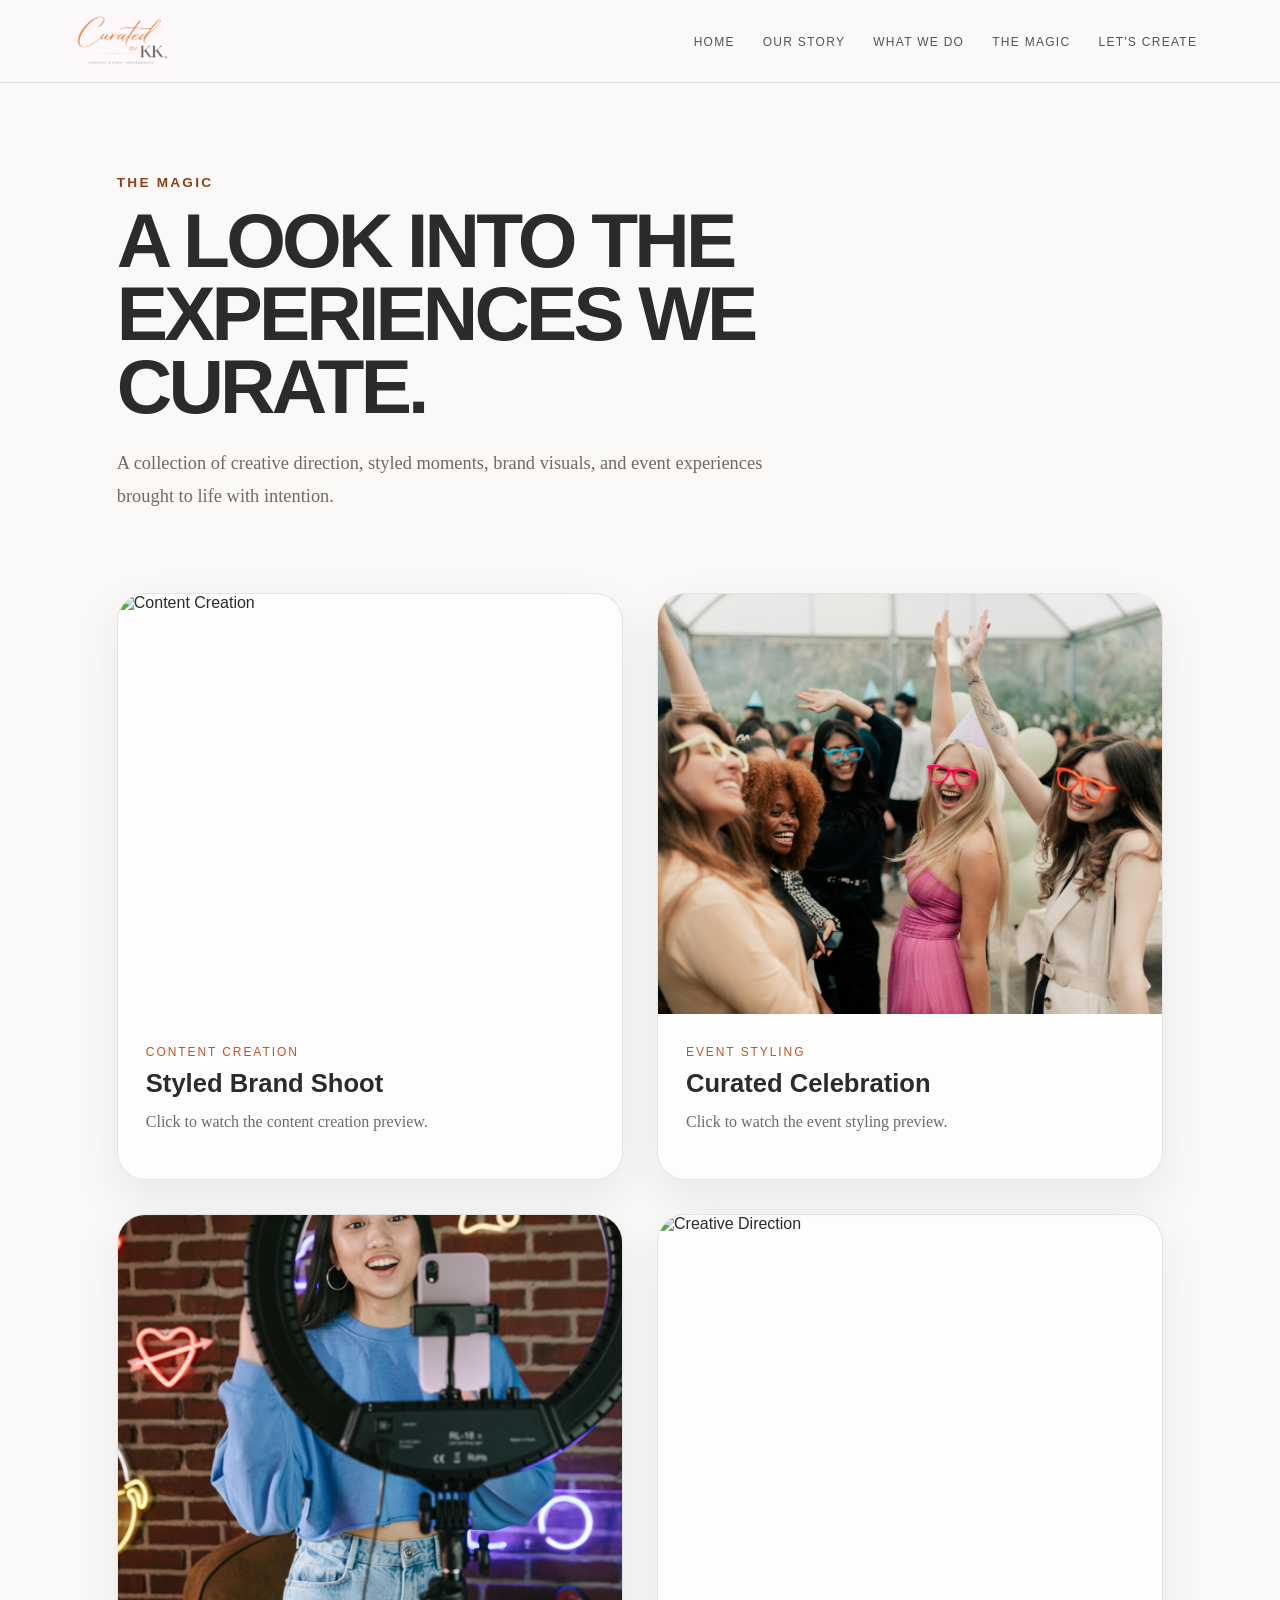
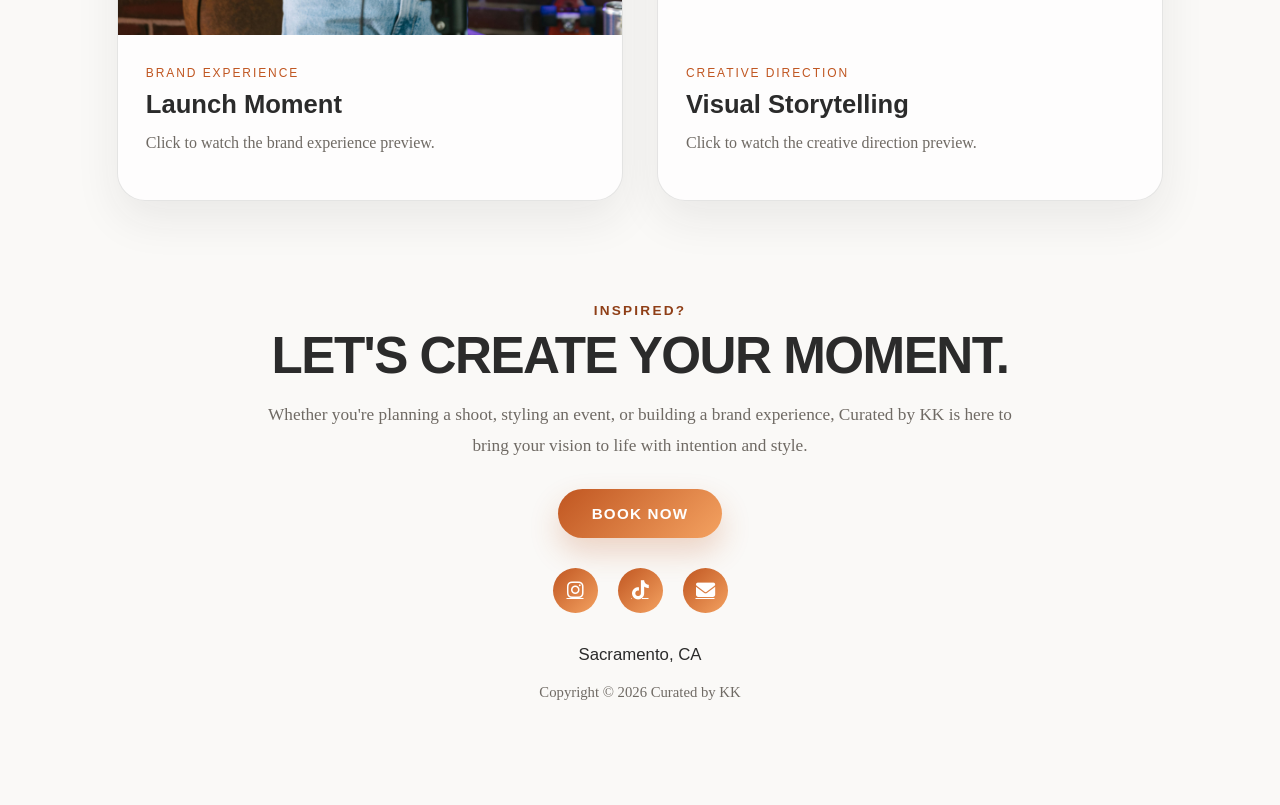
==== portfolio.html @ c8969c3e "Add files via upload" ====
<!DOCTYPE html>
<html lang="en">
<head>
    <meta charset="UTF-8">
    <meta name="viewport" content="width=device-width, initial-scale=1.0">
    <title>Curated by KK :: The Magic</title>
    <meta name="description" content="Curated by KK is a Sacramento-based creative content and event management brand specializing in content creation, event styling, brand experiences, and creative direction.">

    <link rel="stylesheet" href="curated.css">
    <link rel="stylesheet" href="https://cdnjs.cloudflare.com/ajax/libs/font-awesome/6.5.0/css/all.min.css">
</head>

<body>
    <header>
        <img src="logo.png" alt="Curated by KK Logo" class="logo" width="150" height="50">

        <nav>
            <ul>
                <li><a href="index.html">Home</a></li>
                <li><a href="aboutus.html">Our Story</a></li>
                <li><a href="services.html">What We Do</a></li>
                <li><a href="portfolio.html">The Magic</a></li>
                <li><a href="contact.html">Let's Create</a></li>
            </ul>
        </nav>
    </header>

    <main class="portfolio-page">
        <section class="portfolio-hero">
            <span class="section-label">The Magic</span>
            <h1>A LOOK INTO THE EXPERIENCES WE CURATE.</h1>
            <p>
                A collection of creative direction, styled moments, brand visuals,
                and event experiences brought to life with intention.
            </p>
        </section>

        <section class="video-portfolio-grid">
            <article class="video-card" onclick="openVideo('content-video')">
                <img src="portfolio1.png" alt="Content Creation">
                <div>
                    <span>Content Creation</span>
                    <h2>Styled Brand Shoot</h2>
                    <p>Click to watch the content creation preview.</p>
                </div>
            </article>

            <article class="video-card" onclick="openVideo('event-video')">
                <img src="portfolio2.jpg" alt="Event Styling">
                <div>
                    <span>Event Styling</span>
                    <h2>Curated Celebration</h2>
                    <p>Click to watch the event styling preview.</p>
                </div>
            </article>

            <article class="video-card" onclick="openVideo('brand-video')">
                <img src="portfolio3.jpg" alt="Brand Experience">
                <div>
                    <span>Brand Experience</span>
                    <h2>Launch Moment</h2>
                    <p>Click to watch the brand experience preview.</p>
                </div>
            </article>

            <article class="video-card" onclick="openVideo('creative-video')">
                <img src="portfolio4.png" alt="Creative Direction">
                <div>
                    <span>Creative Direction</span>
                    <h2>Visual Storytelling</h2>
                    <p>Click to watch the creative direction preview.</p>
                </div>
            </article>
        </section>

        <div id="content-video" class="video-popup">
            <div class="video-box">
                <button onclick="closeVideo('content-video')" class="close-video">&times;</button>
                <video controls>
                    <source src="content-creation.mp4" type="video/mp4">
                </video>
            </div>
        </div>

        <div id="event-video" class="video-popup">
            <div class="video-box">
                <button onclick="closeVideo('event-video')" class="close-video">&times;</button>
                <video controls>
                    <source src="event-styling.mp4" type="video/mp4">
                </video>
            </div>
        </div>

        <div id="brand-video" class="video-popup">
            <div class="video-box">
                <button onclick="closeVideo('brand-video')" class="close-video">&times;</button>
                <video controls>
                    <source src="brand-experience.mp4" type="video/mp4">
                </video>
            </div>
        </div>

        <div id="creative-video" class="video-popup">
            <div class="video-box">
                <button onclick="closeVideo('creative-video')" class="close-video">&times;</button>
                <video controls>
                    <source src="creative-direction.mp4" type="video/mp4">
                </video>
            </div>
        </div>

        <script>
            function openVideo(id) {
                document.getElementById(id).style.display = "flex";
            }

            function closeVideo(id) {
                const popup = document.getElementById(id);
                const video = popup.querySelector("video");

            popup.style.display = "none";
            video.pause();
            video.currentTime = 0;
            }
        </script>
        <section class="cta-section">
            <span class="section-label">Inspired?</span>
            <h2>LET'S CREATE YOUR MOMENT.</h2>
            <p>
                Whether you're planning a shoot, styling an event, or 
                building a brand experience, Curated by KK is here to 
                bring your vision to life with intention and style.
            </p>
            <a href="contact.html" class="cta-button">BOOK NOW</a>
        </section>
        <footer class="footer">
            <div class="contact-grid">
                <div class="contact-item">
                    <a href="https://instagram.com/curated.bykk" target="_blank">
                        <i class="fab fa-instagram"></i>
                    </a>
                </div>

                <div class="contact-item">
                    <a href="https://tiktok.com/@curatedbykk" target="_blank">
                        <i class="fab fa-tiktok"></i>
                    </a>
                </div>

                <div class="contact-item">
                    <a href="mailto:kaykay@curatedbykk.com">
                        <i class="fas fa-envelope"></i>
                    </a>
                </div>
            </div>

            <p class="location">Sacramento, CA</p>
            <p class="copyright">Copyright © 2026 Curated by KK</p>
        </footer>
    </main>
</body>
</html>
---- curated.css ----
:root {
    --bg: #faf9f7;
    --text: #2B2B2B;
    --muted: #6F6A64;
    --accent-dark: #C05621;
    --accent-light: #F4A261;
    --white: #FFFFFF;
    --border: rgba(43,43,43,0.12);
    --shadow: 0 18px 45px rgba(43,43,43,0.08);
    --radius: 24px;
}
header {
    display:flex;
    justify-content: space-between;
    align-items: center;
    padding: 16px 6%;
    background: rgba(250, 249, 247, 0.95);
    position: sticky;
    top: 0;
    z-index: 10;
    border-bottom: 1px solid var(--border);
}
.logo {
    height: 50px;
    width: auto;
}
nav {
    margin-left: auto;
}
nav ul {
    list-style: none;
    display: flex;
    gap: 16px;
    margin: 0;
    padding: 0;
}
nav a {
    color: var(--text);
    text-decoration: none;
    font-family: 'Poppins', sans-serif;
    font-size: 0.75rem;
    letter-spacing: 0.08rem;
    text-transform: uppercase;
    transition: color 0.3s ease;
    padding: 4px 6px;
    opacity: 0.8;
}
nav a:hover {
    color: var(--accent-dark);
    opacity: 1;
}
.hero {
    position: relative;
    height: 60vh;
    overflow: hidden;
}
.hero-video {
    width: 100%;
    height: 100%;
    object-fit: cover;
}
.hero-text {
    display: flex;
    align-items: center;
    justify-content: space-between;
    gap: 4rem;
    max-width: 1200px;
    width: 85%;
    margin: 0 auto;
    position: absolute;
    top: 50%;
    left: 50%;
    transform: translate(-50%, -50%);
    z-index: 2;
}
.hero::after {
    content: "";
    position: absolute;
    inset: 0;
    background: rgba(0, 0, 0, 0.35);
}
.title-block {
    display: inline-flex;
    flex-direction: column;
    align-items: flex-end;
}
.title-block h1 {
    font-family: 'Poppins', sans-serif;
    font-size: 6rem;
    font-weight: 700;
    letter-spacing: 4px;
    margin: 0;
    line-height: 0.9;
    background: linear-gradient(90deg, var(--accent-dark), var(--accent-light));
    -webkit-background-clip: text;
    -webkit-text-fill-color: transparent;
    text-shadow: 2px 2px 10px rgba(0,0,0,0.4);
}
.title-block h2 {
    font-family: 'Montserrat', sans-serif;
    font-size: 3rem;
    letter-spacing: 2px;
    color: #faf9f7;
    margin: 0;
    line-height: 1;
    margin-top: 1px;
    align-self: flex-end;
    text-shadow: 1px 1px 6px rgba(0,0,0,0.5);
}
.hero-text p {
    font-family: 'Montserrat', sans-serif;
    font-size: 1.5rem;
    letter-spacing: 1.5px;
    max-width: 500px;
    margin: 0;
    color: white;
    line-height: 1.5;
    text-shadow: 1px 1px 6px rgba(0,0,0,0.5);
}
h1, h2, h3, p {
    margin-top: 0;
} 
p {
    font-family: 'Montserrat, san-serif';
    font-size: 1rem;
    line-height: 1.7;
    color: var(--text);
}
main {
    width: 100%;
}
* {
    box-sizing: border-box;
}
body {
    margin: 0;
    background-color: #faf9f7;
    color: var(--text);
    font-family: 'Montserrat', sans-serif;
}
img {
    max-width: 100%;
    display: block;
}
.page {
    max-width: 1280px;
    margin: 0 auto;
    padding: 64px 32px 40px;
}
.intro-section {
    max-width: 900px;
    margin: 0 auto 100px;
    text-align: center;
}

.intro-section h2 {
    font-family: 'Poppins', sans-serif;
    font-size: clamp(2.2rem, 5vw, 4.5rem);
    line-height: 0.95;
    letter-spacing: -0.04em;
    margin-bottom: 24px;
    color: var(--text);
}

.intro-section p {
    max-width: 760px;
    margin: 0 auto;
    font-size: 1.12rem;
    line-height: 1.8;
    color: var(--muted);
}
.section-label {
    display: inline-block;
    margin-bottom: 14px;
    font-size: 0.85rem;
    font-weight: 600;
    letter-spacing: 0.14rem;
    text-transform: uppercase;
    color: #8F3F17;
}
.services-section {
    display: grid;
    grid-template-columns: 1fr 1.1fr;
    gap: 72px;
    align-items: center;
    margin-bottom: 100px;
}
.services-copy h2, .cta-section h2 {
    margin: 0 0 18px;
    font-family: 'Poppins', sans-serif;
    font-size: clamp(2.2rem, 4vw, 4.4rem);
    line-height: 0.95;
    letter-spacing: -0.03em;
    color: var(--text);
}
.mission {
    max-width: 540px;
    margin: 0 0 32px;
    font-size: 1.08rem;
    line-height: 1.8;
    color: var(--muted);
}
.service-list {
    background: none;
    border: none;
    box-shadow: none;
    padding: 0;
    display: grid;
    gap: 20px;
}
.service-list ul {
    list-style: none;
    margin: 0;
    padding: 0;
}
.service-list li {
    margin-bottom: 6px;
    font-size: 1.1rem;
    letter-spacing: 0.05em;
    padding-bottom: 20px;
    border-bottom: 1px solid rgba(0, 0, 0, 0.08);
}
.service-list li:last-child {
    border-bottom: 0;
}
.service-list h3 {
    margin-bottom: 6px;
    font-size: 1.1rem;
    letter-spacing: 0.05em;
}
.service-list p {
    margin: 0;
    line-height: 1.6;
    color: var(--muted);
}
.services-visual {
    display: flex;
    justify-content: center;
}
.image-frame {
    position: relative;
    width: 100%;
    max-width: 560px;
    overflow: hidden;
    border-radius: 30px;
    box-shadow: var(--shadow);
    background: #eee;
}
.image-frame img {
    width: 100%;
    height: 680px;
    object-fit: cover;
    transition: transform 0.5s ease;
    position: relative;
    z-index: 1;
}
.image-frame:hover img {
    transform: scale(1.04);
}
.image-overlay-text {
    position: absolute;
    left: 0;
    top: 50%;
    width: 100%;
    transform: translateY(-50%);
    display: flex;
    justify-content: center;
    text-align: center;
    padding: 20px;
    background: linear-gradient(
    to right, 
    rgba(250,249,247,0),
    rgba(250,249,247,0.9),
    rgba(250,249,247,0)
    );
    z-index: 2;
    font-family: 'Poppins', sans-serif;
    font-size: clamp(2rem, 4vw, 4rem);
    font-weight: 800;
}
.cta-section {
    text-align: center;
    padding: 80px 20p 90px;
}
.cta-section p {
    max-width: 760px;
    margin: 0 auto 28px;
    font-size: 1.08rem;
    line-height: 1.8;
    color: var(--muted);
}
.cta-button {
    display: inline-block;
    padding: 16px 34px;
    border-radius: 999px;
    text-decoration: none;
    font-family: 'Poppins', sans-serif;
    font-weight: 700;
    letter-spacing: 0.08em;
    font-size: 0.95rem;
    color: var(--white);
    background: linear-gradient(135deg, var(--accent-dark), var(--accent-light));
    box-shadow: 0 14px 30px rgba(192,86,33,0.24);
    transition: transform 0.2s ease, box-shadow 0.2s ease;
}
.cta-button:hover {
    transform: translateY(-2px);
    box-shadow: 0 18px 34px rgba(192,86,33,0.3);
}
.footer {
    padding: 30px 0 10px;
    text-align: center;
}
.contact-grid {
    display: flex;
    justify-content: center;
    gap: 20px;
    flex-wrap: wrap;
    margin-bottom: 28px;
}
.contact-item {
    background: none;
    border: none;
    box-shadow: none;
    padding: 0;
}
.contact-item a {
    display: inline-flex;
    align-items: center;
    justify-content: center;
    width: 45px;
    height: 45px;
    border-radius: 50%;

    background: linear-gradient(135deg, var(--accent-dark), var(--accent-light));
    color: white;

    font-size: 1.2rem;

    transition: transform 0.3s ease, box-shadow 0.3s ease;
}

.contact-item a:hover {
    transform: translateY(-3px);
    box-shadow: 0 10px 20px rgba(0,0,0,0.15);
}
.contact-icon {
    display: inline-flex;
    align-items: center;
    justify-content: center;
    width: 28px;
    height: 28px;
    border-radius: 50%;
    background: linear-gradient(135deg, var(--accent-dark), var(--accent-light));
    color: var(--white);
    font-size: 0.9rem;
}
.location {
    margin: 8px 0 10px;
    font-family: 'Poppins', sans-serif;
    font-size: 1.05rem;
    color: var(--text);
}
.copyright {
    margin: 0;
    font-size: 0.92rem;
    color: var(--muted);
}

.about-page {
    max-width: 1200px;
    margin: 0 auto;
    padding: 90px 6%;
}

.about-hero {
    text-align: center;
    max-width: 850px;
    margin: 0 auto 90px;
}

.about-hero h1 {
    font-family: 'Poppins', sans-serif;
    font-size: clamp(2.5rem, 6vw, 5rem);
    line-height: 0.95;
    letter-spacing: -0.04em;
    margin-bottom: 24px;
    color: var(--text);
}

.about-hero p {
    max-width: 700px;
    margin: 0 auto;
    font-size: 1.15rem;
    line-height: 1.8;
    color: var(--muted);
}

.about-section {
    display: grid;
    grid-template-columns: 1fr 1fr;
    gap: 70px;
    align-items: center;
    margin-bottom: 100px;
}

.about-image img {
    width: 100%;
    height: 620px;
    object-fit: cover;
    border-radius: 30px;
    box-shadow: var(--shadow);
}

.about-copy h2,
.values-section h2 {
    font-family: 'Poppins', sans-serif;
    font-size: clamp(2rem, 4vw, 3.5rem);
    line-height: 1;
    margin-bottom: 24px;
    color: var(--text);
}

.about-copy p {
    margin-bottom: 22px;
    line-height: 1.8;
    color: var(--muted);
}

.values-section {
    text-align: center;
}

.values-list {
    display: grid;
    grid-template-columns: repeat(3, 1fr);
    gap: 36px;
    margin-top: 40px;
}

.values-list div {
    padding: 30px;
    border-radius: 24px;
    background: rgba(255,255,255,0.65);
    border: 1px solid var(--border);
}

.values-list h3 {
    font-family: 'Poppins', sans-serif;
    margin-bottom: 12px;
    color: var(--accent-dark);
}

.values-list p {
    margin: 0;
    color: var(--muted);
    line-height: 1.7;
}


.services-page {
    max-width: 1200px;
    margin: 0 auto;
    padding: 90px 6%;
}

.services-hero {
    max-width: 900px;
    margin-bottom: 90px;
}

.services-hero h1 {
    font-family: 'Poppins', sans-serif;
    font-size: clamp(2.7rem, 6vw, 5.4rem);
    line-height: 0.95;
    letter-spacing: -0.05em;
    margin-bottom: 26px;
    color: var(--text);
}

.services-hero p {
    max-width: 720px;
    margin: 0;
    font-size: 1.15rem;
    line-height: 1.8;
    color: var(--muted);
}

.services-table-section {
    margin-bottom: 110px;
}

.services-table {
    width: 100%;
    border-collapse: collapse;
}

.services-table thead {
    display: none;
}

.services-table,
.services-table tbody,
.services-table tr,
.services-table td {
    display: block;
}

.services-table tr {
    display: grid;
    grid-template-columns: 90px 1fr;
    gap: 20px;
    padding: 24px 0;
    border-top: 1px solid var(--border);
}

.services-table tr:last-child {
    border-bottom: 1px solid var(--border);
}

.services-table td {
    padding: 0;
    border: none;
    color: var(--muted);
    line-height: 1.5;
}

.services-table td:first-child {
    font-family: 'Poppins', sans-serif;
    font-size: 0.85rem;
    letter-spacing: 0.16em;
    color: var(--accent-dark);
    grid-row: 1 / span 3;
}

.services-table td:nth-child(2) {
    font-family: 'Poppins', sans-serif;
    font-size: clamp(1.8rem, 3vw, 3rem);
    font-weight: 700;
    margin-bottom: 6px;
    color: var(--text);
    line-height: 1;
}

.services-table td:nth-child(3) {
    max-width: 760px;
    margin: 0;
    line-height: 1.8;
    color: var(--muted);
}

.services-table td:nth-child(4) {
    grid-column: 2;
}

.services-table ul {
    margin: 12px 0 0;
    padding-left: 20px;
    color: var(--muted);
    font-family: 'Montserrat', sans-serif;
    line-height: 1.8;
}

.services-table li {
    margin-bottom: 4px;
}


.process-section {
    text-align: center;
    margin-bottom: 90px;
}

.process-section h2 {
    font-family: 'Poppins', sans-serif;
    font-size: clamp(2rem, 4vw, 4rem);
    line-height: 1;
    margin-bottom: 40px;
}

.process-grid {
    display: grid;
    grid-template-columns: repeat(3, 1fr);
    gap: 28px;
}

.process-grid div {
    padding: 30px;
    border-radius: 24px;
    background: rgba(255,255,255,0.65);
    border: 1px solid var(--border);
}

.process-grid h3 {
    font-family: 'Poppins', sans-serif;
    margin-bottom: 12px;
    color: var(--accent-dark);
}

.process-grid p {
    margin: 0;
    line-height: 1.7;
    color: var(--muted);
}


.portfolio-page {
    max-width: 1200px;
    margin: 0 auto;
    padding: 90px 6%;
}

.portfolio-hero {
    max-width: 850px;
    margin-bottom: 80px;
}

.portfolio-hero h1 {
    font-family: 'Poppins', sans-serif;
    font-size: clamp(2.7rem, 6vw, 5.2rem);
    line-height: 0.95;
    letter-spacing: -0.05em;
    margin-bottom: 24px;
    color: var(--text);
}

.portfolio-hero p {
    max-width: 700px;
    margin: 0;
    font-size: 1.15rem;
    line-height: 1.8;
    color: var(--muted);
}

.portfolio-grid {
    display: grid;
    grid-template-columns: repeat(2, 1fr);
    gap: 34px;
    margin-bottom: 100px;
}

.portfolio-card {
    overflow: hidden;
    border-radius: 28px;
    background: rgba(255,255,255,0.7);
    border: 1px solid var(--border);
    box-shadow: var(--shadow);
}

.portfolio-card img {
    width: 100%;
    height: 430px;
    object-fit: cover;
    transition: transform 0.5s ease;
}

.portfolio-card:hover img {
    transform: scale(1.04);
}

.portfolio-card div {
    padding: 28px;
}

.portfolio-card span {
    display: inline-block;
    margin-bottom: 10px;
    font-family: 'Poppins', sans-serif;
    font-size: 0.75rem;
    letter-spacing: 0.16em;
    text-transform: uppercase;
    color: var(--accent-dark);
}

.portfolio-card h2 {
    font-family: 'Poppins', sans-serif;
    font-size: 1.6rem;
    margin-bottom: 10px;
    color: var(--text);
}

.portfolio-card p {
    margin: 0;
    line-height: 1.7;
    color: var(--muted);
}


.contact-page {
    max-width: 1200px;
    margin: 0 auto;
    padding: 90px 6%;
}

.contact-hero {
    max-width: 850px;
    margin-bottom: 70px;
}

.contact-hero h1 {
    font-family: 'Poppins', sans-serif;
    font-size: clamp(2.6rem, 6vw, 5rem);
    line-height: 0.95;
    letter-spacing: -0.05em;
    margin-bottom: 24px;
    color: var(--text);
}

.contact-hero p {
    max-width: 700px;
    font-size: 1.15rem;
    line-height: 1.8;
    color: var(--muted);
}

.contact-section {
    display: grid;
    grid-template-columns: 1fr 1.3fr;
    gap: 60px;
    align-items: start;
}

.contact-info h2 {
    font-family: 'Poppins', sans-serif;
    font-size: 2.2rem;
    margin-bottom: 18px;
    color: var(--text);
}

.contact-info p {
    color: var(--muted);
    line-height: 1.8;
}

.booking-form {
    display: grid;
    gap: 16px;
    padding: 36px;
    border-radius: 28px;
    background: #FFFFFFB3;
    border: 1px solid var(--border);
    box-shadow: var(--shadow);
}

.booking-form label {
    font-family: 'Poppins', sans-serif;
    font-size: 0.85rem;
    font-weight: 600;
    letter-spacing: 0.08em;
    text-transform: uppercase;
    color: var(--text);
}

.booking-form input,
.booking-form select,
.booking-form textarea {
    width: 100%;
    padding: 14px 16px;
    border: 1px solid var(--border);
    border-radius: 14px;
    font-family: 'Montserrat', sans-serif;
    font-size: 1rem;
    color: var(--text);
    background-color: #FAF9F7;
}

.booking-form textarea {
    resize: vertical;
}

.booking-form button {
    border: none;
    cursor: pointer;
    margin-top: 12px;
}

.video-portfolio-grid {
    display: grid;
    grid-template-columns: repeat(2, 1fr);
    gap: 34px;
    margin-bottom: 100px;
}

.video-card {
    overflow: hidden;
    border-radius: 28px;
    background: #FFFFFFB3;
    border: 1px solid var(--border);
    box-shadow: var(--shadow);
    cursor: pointer;
    transition: transform 0.3s ease;
}

.video-card:hover {
    transform: translateY(-6px);
}

.video-card img {
    width: 100%;
    height: 420px;
    object-fit: cover;
}

.video-card div {
    padding: 28px;
}

.video-card span {
    display: inline-block;
    margin-bottom: 10px;
    font-family: 'Poppins', sans-serif;
    font-size: 0.75rem;
    letter-spacing: 0.16em;
    text-transform: uppercase;
    color: var(--accent-dark);
}

.video-card h2 {
    font-family: 'Poppins', sans-serif;
    font-size: 1.6rem;
    margin-bottom: 10px;
    color: var(--text);
}

.video-card p {
    color: var(--muted);
}

.video-popup {
    display: none;
    position: fixed;
    inset: 0;
    background: #000000CC;
    z-index: 999;
    justify-content: center;
    align-items: center;
    padding: 24px;
}

.video-box {
    position: relative;
    width: 90%;
    max-width: 900px;
}

.video-box video {
    width: 100%;
    border-radius: 24px;
    box-shadow: 0 20px 50px #00000080;
}

.close-video {
    position: absolute;
    top: -48px;
    right: 0;
    border: none;
    background: none;
    color: #FFFFFF;
    font-size: 2.5rem;
    cursor: pointer;
}

@media (max-width: 760px) {
    .video-portfolio-grid {
        grid-template-columns: 1fr;
    }

    .video-card img {
        height: 340px;
    }
}

@media (max-width: 800px) {
    .contact-section {
        grid-template-columns: 1fr;
    }

    .booking-form {
        padding: 28px;
    }
}
@media (max-width: 760px) {
    .portfolio-grid {
        grid-template-columns: 1fr;
    }

    .portfolio-card img {
        height: 340px;
    }
}

@media (max-width: 760px) {
    .service-detail {
        grid-template-columns: 1fr;
        gap: 12px;
    }

    .process-grid {
        grid-template-columns: 1fr;
    }
}
@media (max-width: 800px) {
    .about-section,
    .values-list {
        grid-template-columns: 1fr;
    }

    .about-image img {
        height: 420px;
    }
}
@media (max-width: 980px) {
    .services-section {
        grid-template-columns: 1fr;
        gap: 40px;
    }
    .services-copy {
        order: 2;
    }
    .services-visual {
        order: 1;
    }
    .image-frame img {
        height:  500px;
    }
    .services-copy, .mission, .service-card {
        max-width: 100%;
    }
}
@media (max-width: 640px) {
    .page {
        padding: 40px 20px 28px;
    }
    .image-frame img {
        height: 380px;
    }
    .image-overlay-text {
        font-size: 2rem;
        padding: 10px 16px;
    }
    .contact-grid {
        flex-wrap: nowrap;
        justify-content: center;
        gap: 6px;
    }
    .contact-item {
        width: 100%;
        justify-content: center;
    }
     .contact-item a {
        width: 40px;
        height: 40px;
        font-size: 1rem;
    }
    .hero {
        height: 75px;
    }
    .hero-text {
        flex-direction: column;
        text-align: center;
        gap: 2rem;
    }
    .title-block {
        align-items: center;
    }
    .title-block h1 {
        font-size: 3.5rem;
    }
    .title-block h2 {
        font-size: 2rem;
        align-self: center;
    }
    .hero-text p {
        font-size: 1rem;
    }
}
@media (max-width: 760px) {
    .services-table tr {
        grid-template-columns: 1fr;
        gap: 12px;
    }

    .services-table td:first-child,
    .services-table td:nth-child(4) {
        grid-column: 1;
    }
}
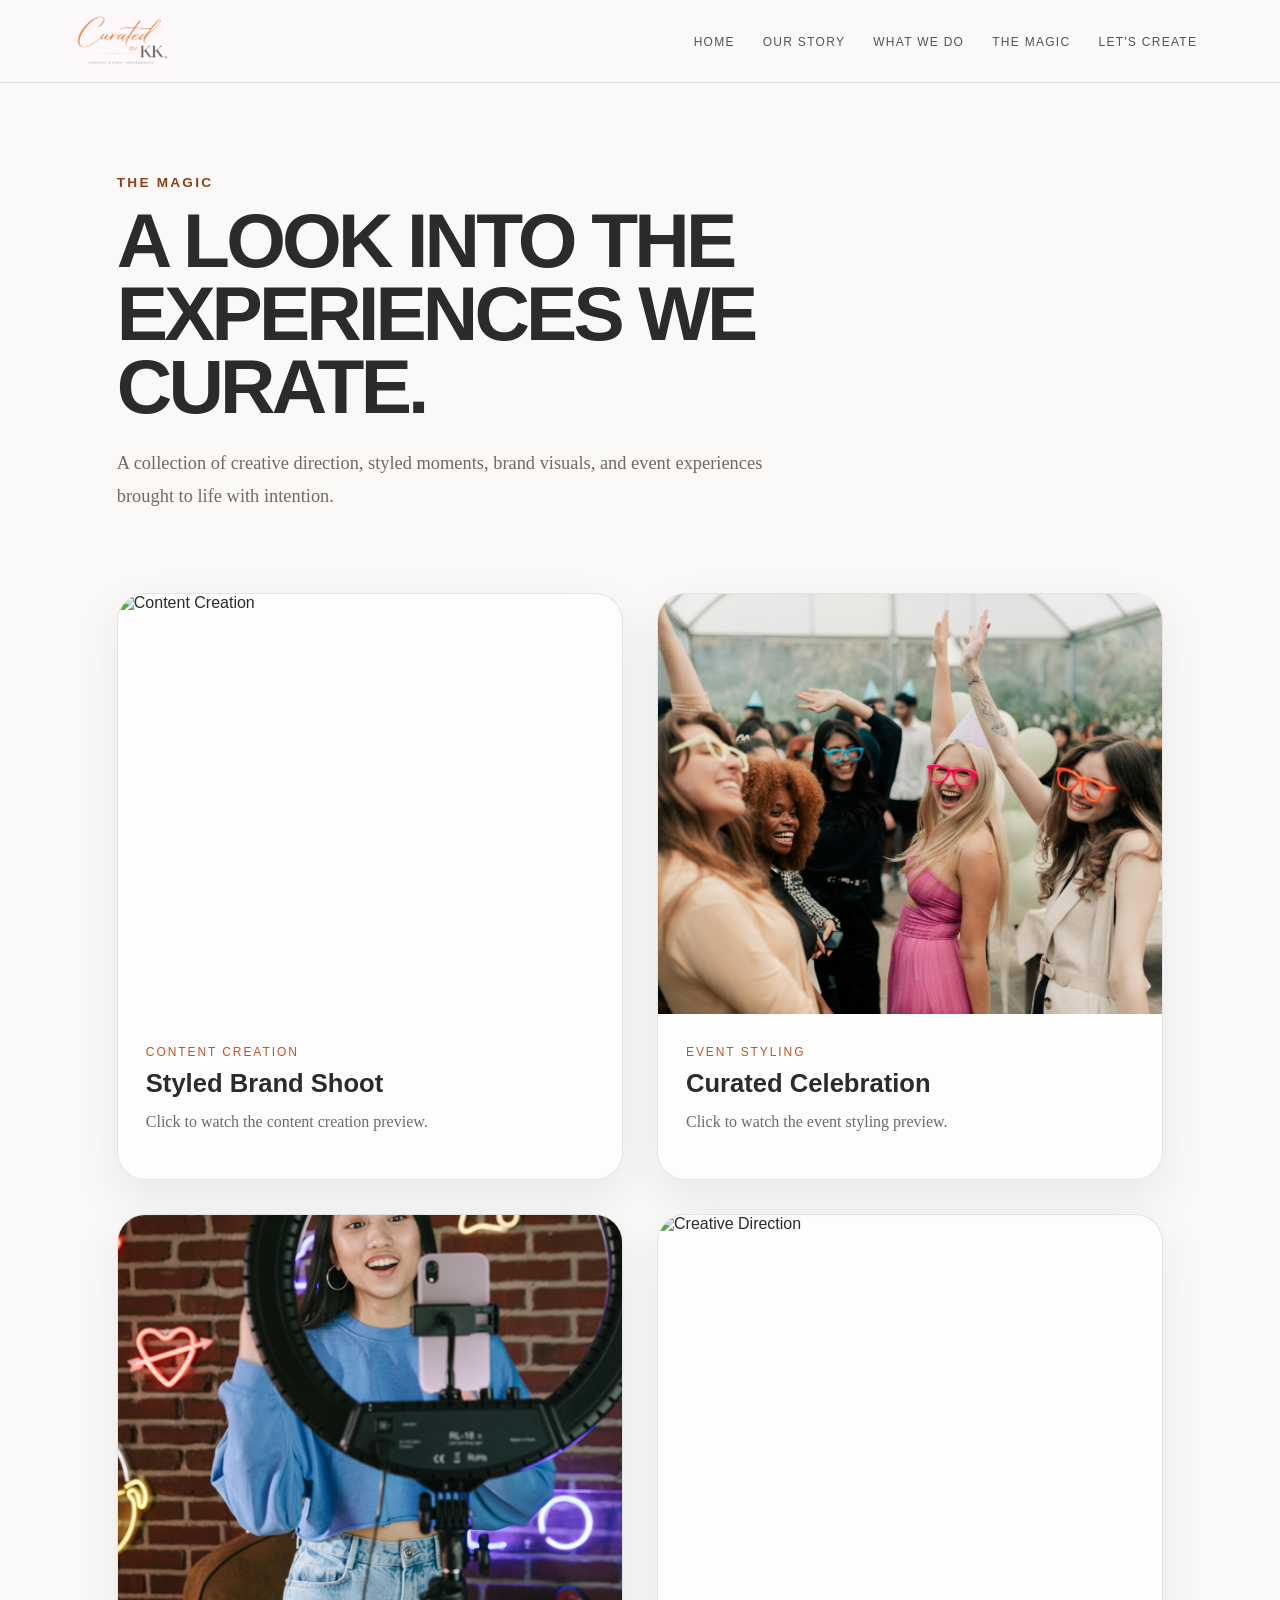
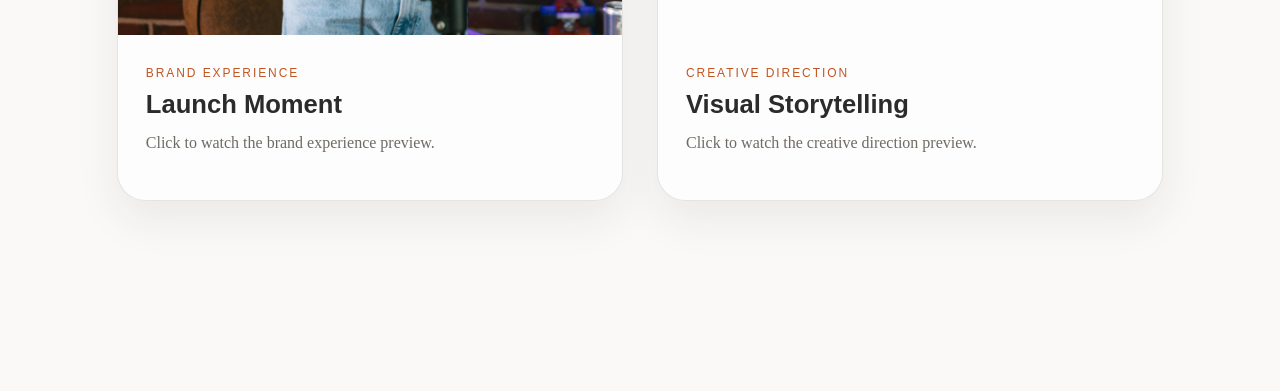
==== commit fb9674ce: "Update portfolio.html" ====
--- a/portfolio.html
+++ b/portfolio.html
@@ -77,7 +77,7 @@
             <div class="video-box">
                 <button onclick="closeVideo('content-video')" class="close-video">&times;</button>
                 <video controls>
-                    <source src="content-creation.mp4" type="video/mp4">
+                   <iframe src="https://player.vimeo.com/video/1188578043?title=0&amp;byline=0&amp;portrait=0&amp;badge=0&amp;autopause=0&amp;player_id=0&amp;app_id=58479" frameborder="0" allow="autoplay; fullscreen; picture-in-picture; clipboard-write; encrypted-media; web-share" referrerpolicy="strict-origin-when-cross-origin" style="position:absolute;top:0;left:0;width:100%;height:100%;" title="content-creation"></div><script src="https://player.vimeo.com/api/player.js"></script>
                 </video>
             </div>
         </div>
@@ -86,7 +86,7 @@
             <div class="video-box">
                 <button onclick="closeVideo('event-video')" class="close-video">&times;</button>
                 <video controls>
-                    <source src="event-styling.mp4" type="video/mp4">
+                    <source src="https://vimeo.com/1188578047?fl=tl&fe=ec" type="video/mp4">
                 </video>
             </div>
         </div>
@@ -95,7 +95,7 @@
             <div class="video-box">
                 <button onclick="closeVideo('brand-video')" class="close-video">&times;</button>
                 <video controls>
-                    <source src="brand-experience.mp4" type="video/mp4">
+                    <source src="https://vimeo.com/1188578041?fl=pl&fe=sh" type="video/mp4">
                 </video>
             </div>
         </div>
@@ -104,7 +104,7 @@
             <div class="video-box">
                 <button onclick="closeVideo('creative-video')" class="close-video">&times;</button>
                 <video controls>
-                    <source src="creative-direction.mp4" type="video/mp4">
+                    <source src="https://vimeo.com/1188578046?fl=tl&fe=ec" type="video/mp4">
                 </video>
             </div>
         </div>
@@ -159,4 +159,4 @@
         </footer>
     </main>
 </body>
-</html>+</html>
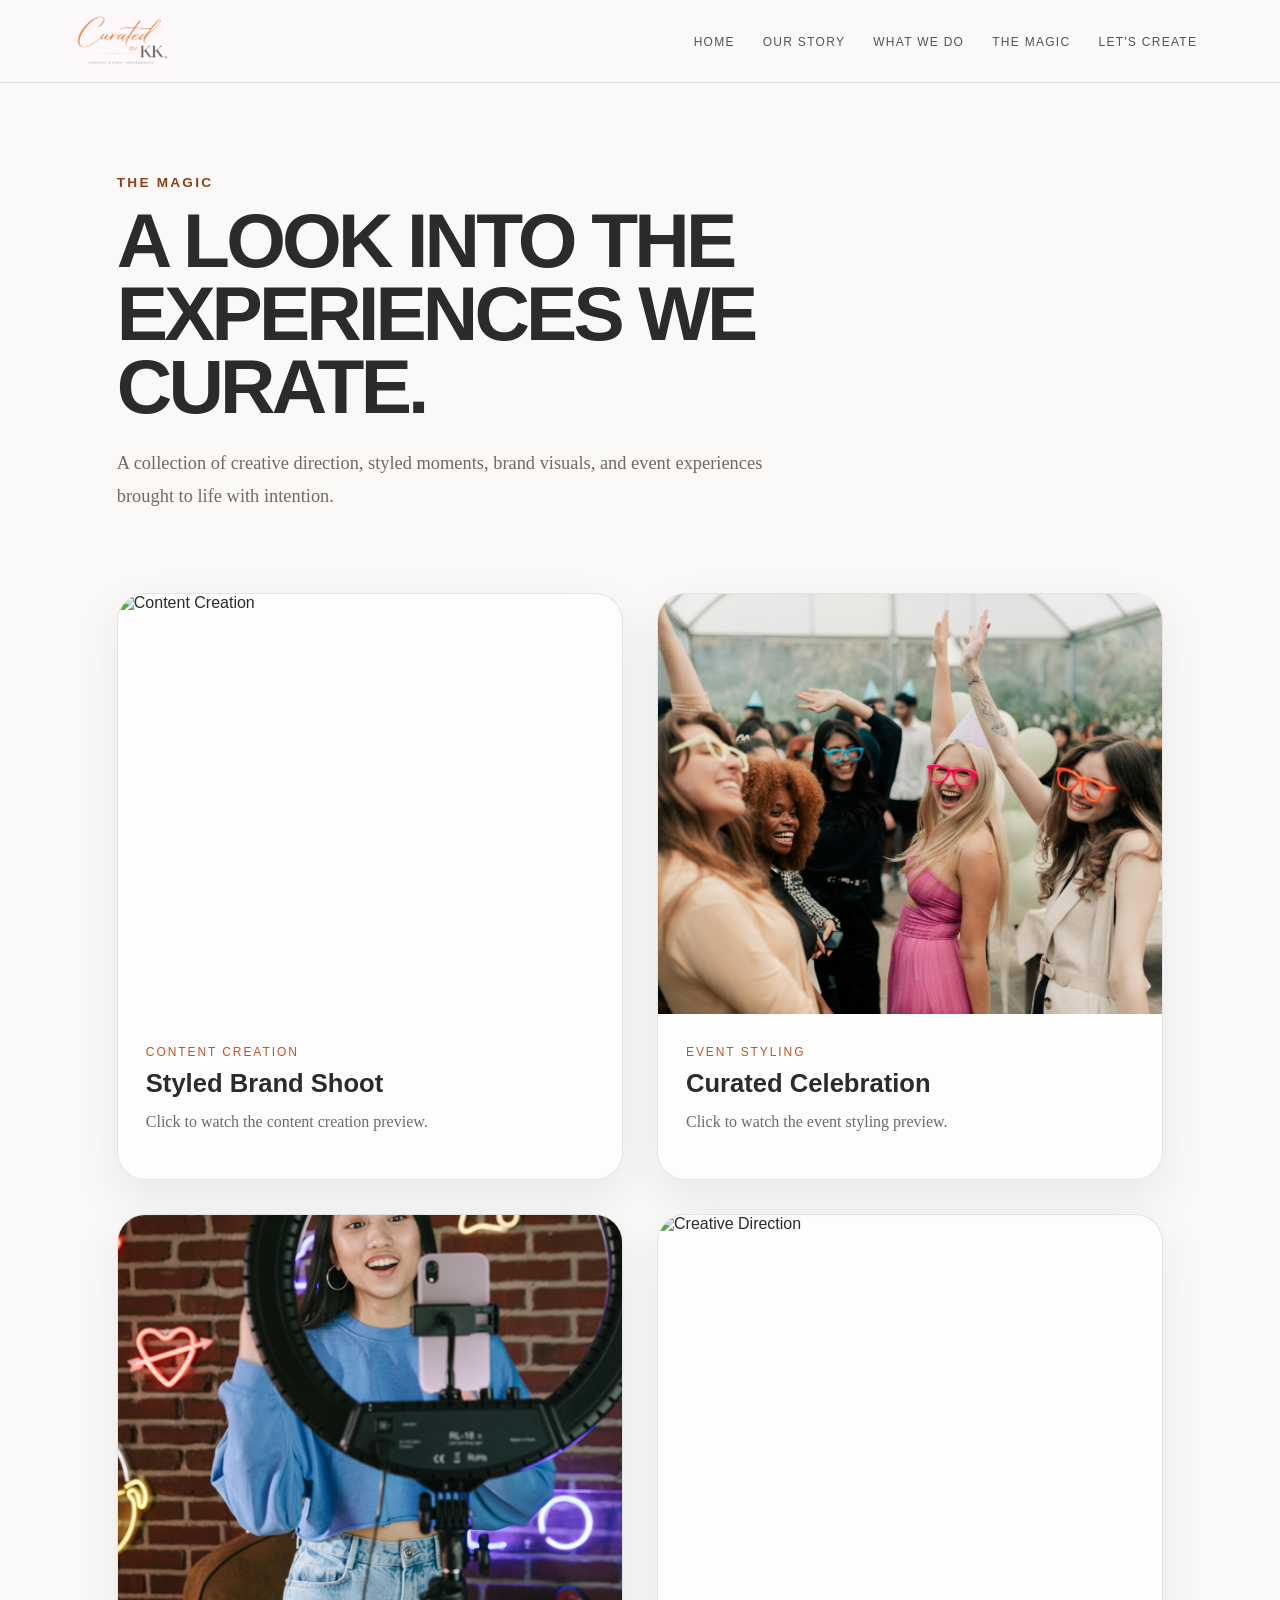
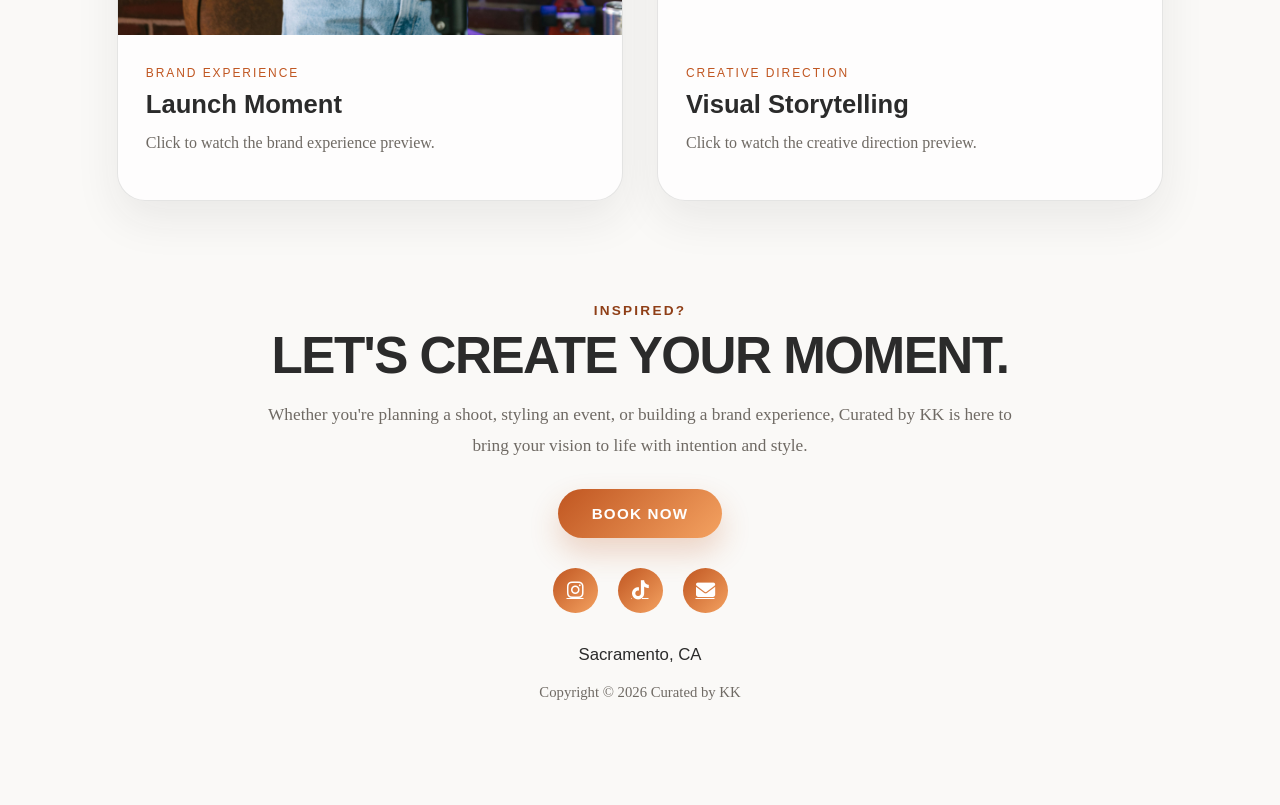
==== commit bfac282b: "Update portfolio.html" ====
--- a/portfolio.html
+++ b/portfolio.html
@@ -77,7 +77,7 @@
             <div class="video-box">
                 <button onclick="closeVideo('content-video')" class="close-video">&times;</button>
                 <video controls>
-                   <iframe src="https://player.vimeo.com/video/1188578043?title=0&amp;byline=0&amp;portrait=0&amp;badge=0&amp;autopause=0&amp;player_id=0&amp;app_id=58479" frameborder="0" allow="autoplay; fullscreen; picture-in-picture; clipboard-write; encrypted-media; web-share" referrerpolicy="strict-origin-when-cross-origin" style="position:absolute;top:0;left:0;width:100%;height:100%;" title="content-creation"></div><script src="https://player.vimeo.com/api/player.js"></script>
+                   <iframe src="https://player.vimeo.com/video/1188578043?title=0&amp;byline=0&amp;portrait=0&amp;badge=0&amp;autopause=0&amp;player_id=0&amp;app_id=58479" frameborder="0" allow="autoplay; fullscreen; picture-in-picture; clipboard-write; encrypted-media; web-share" referrerpolicy="strict-origin-when-cross-origin" style="position:absolute;top:0;left:0;width:100%;height:100%;" title="content-creation"></iframe><script src="https://player.vimeo.com/api/player.js"></script>
                 </video>
             </div>
         </div>
